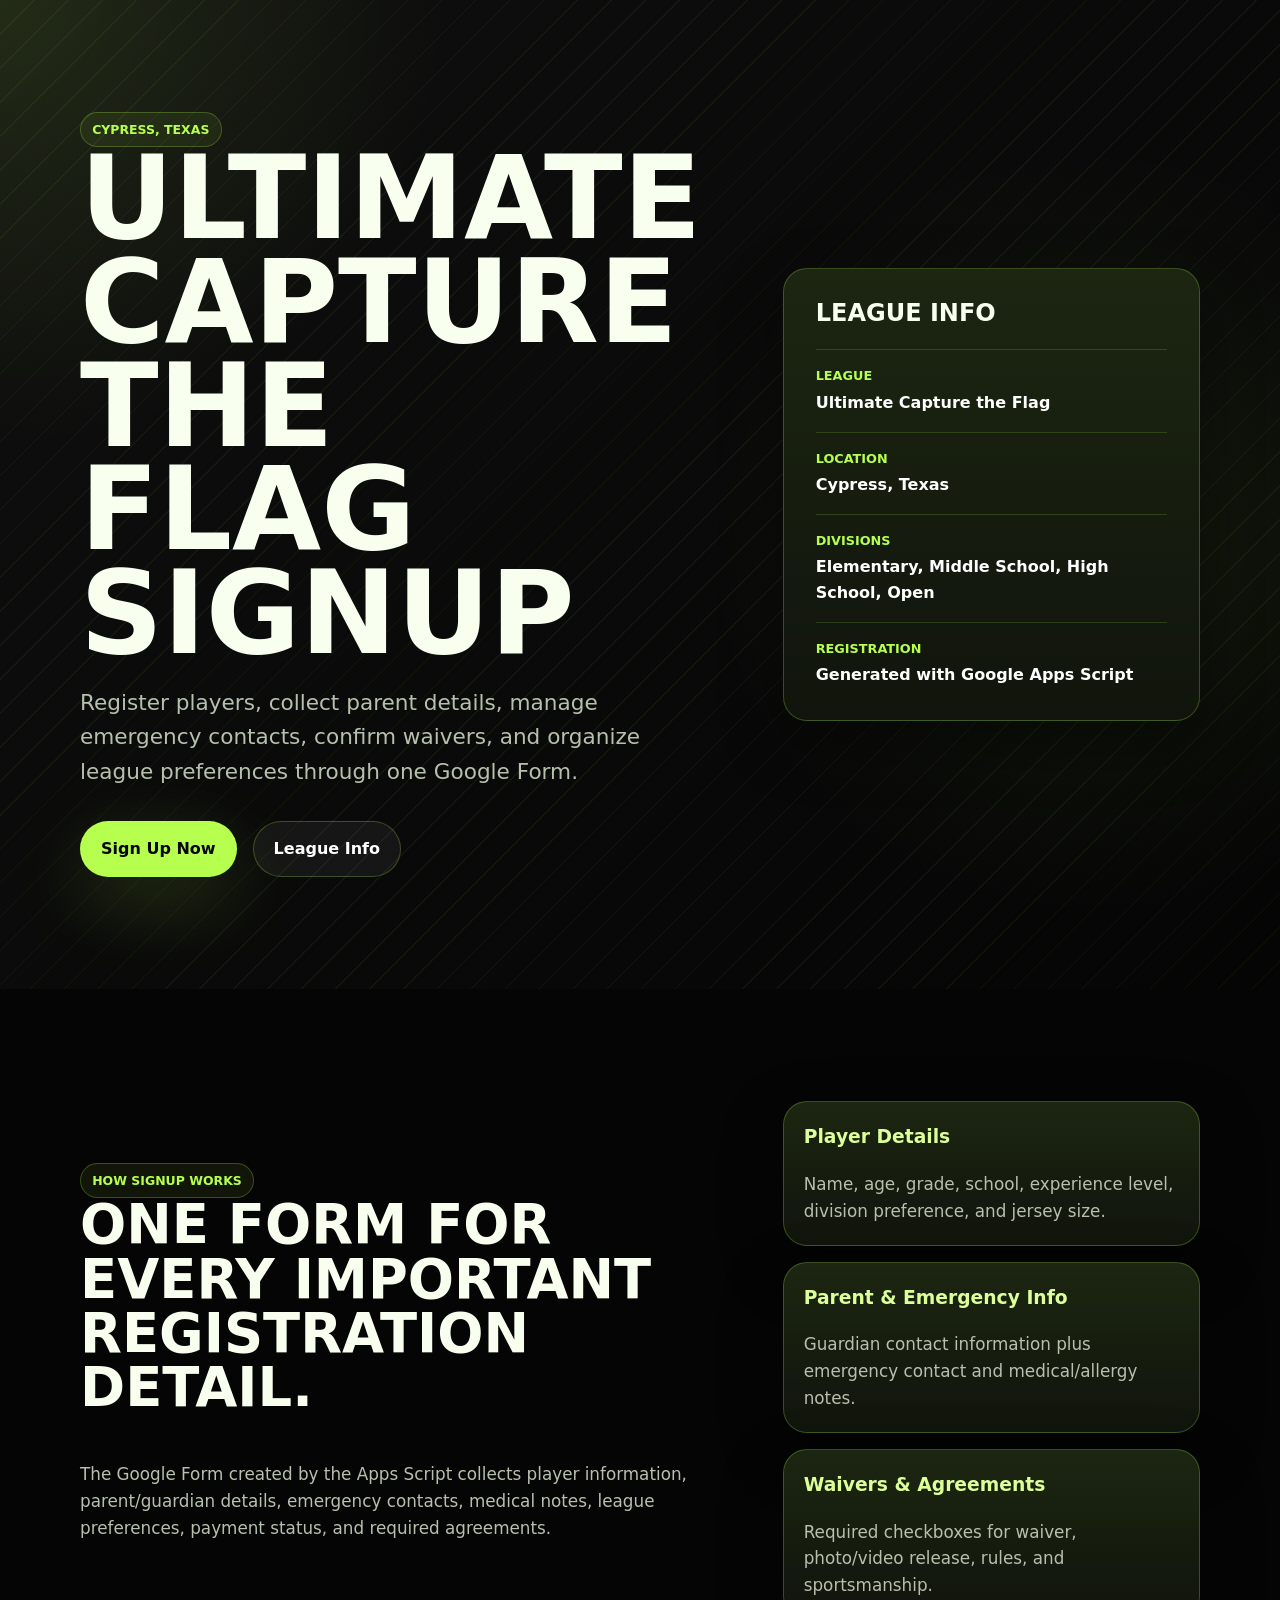
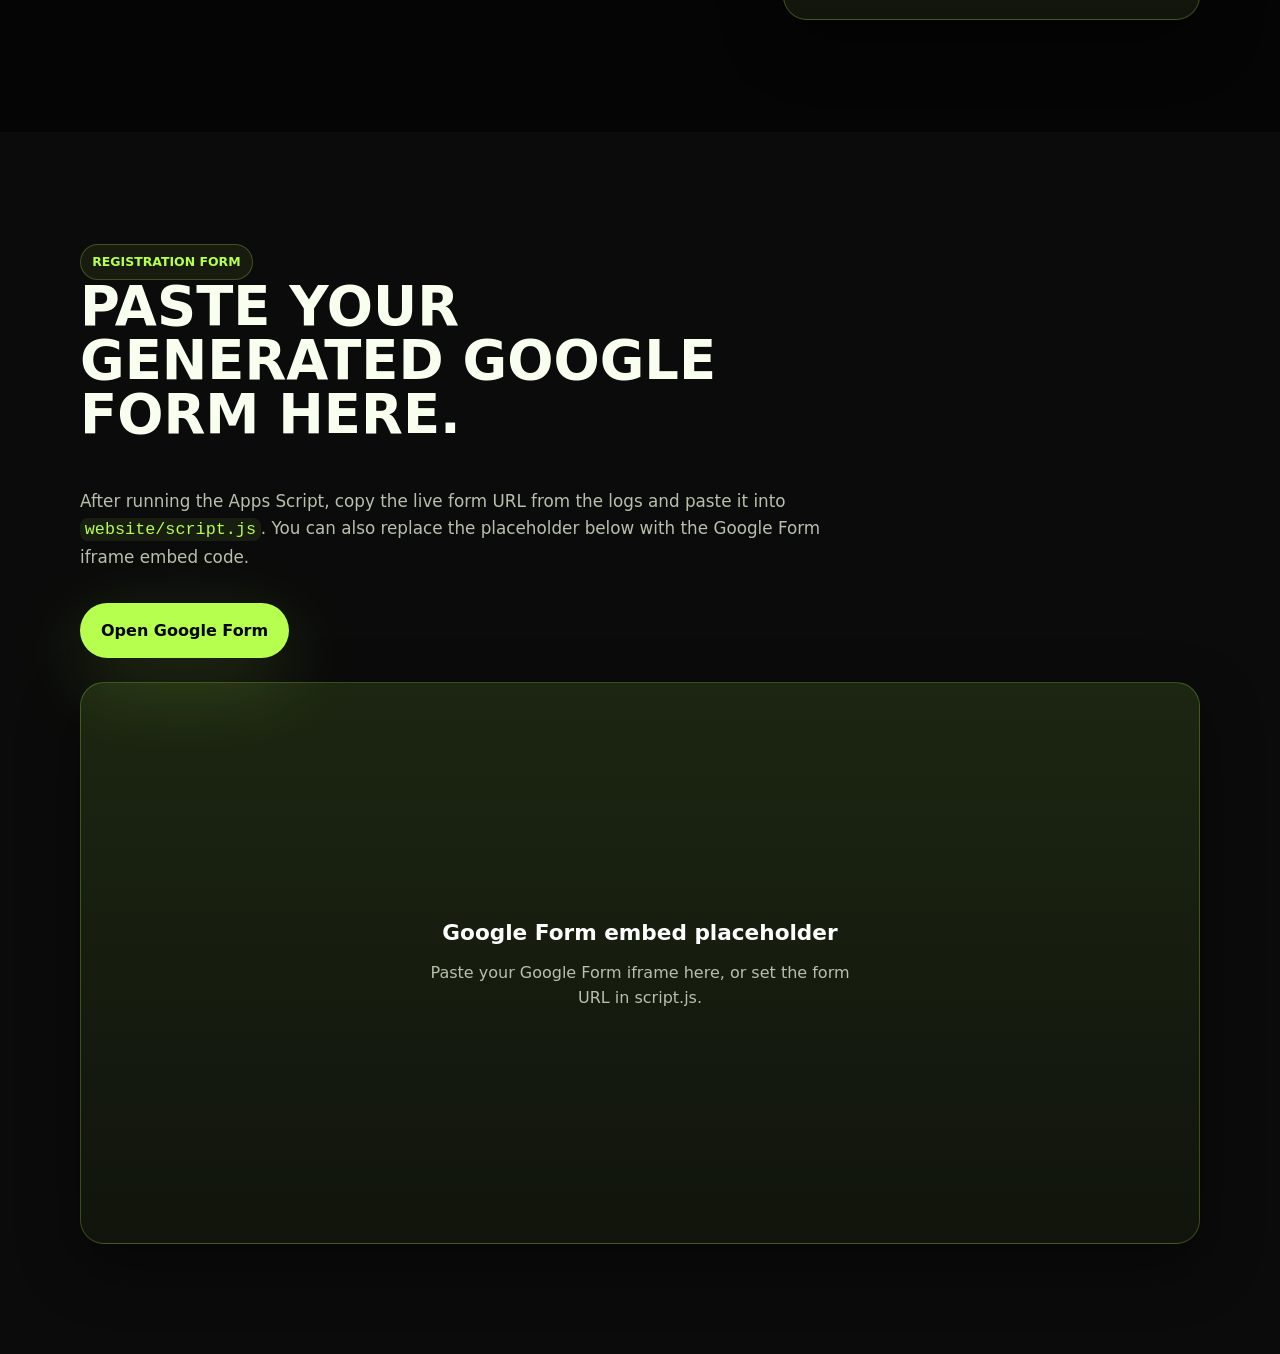
==== signup-automation/website/index.html @ b9f3d91d "Add signup automation system" ====
<!doctype html>
<html lang="en">
  <head>
    <meta charset="utf-8" />
    <meta name="viewport" content="width=device-width, initial-scale=1" />
    <title>Ultimate Capture the Flag Signup</title>
    <meta
      name="description"
      content="Signup section for Ultimate Capture the Flag league registration."
    />
    <link rel="stylesheet" href="styles.css" />
  </head>
  <body>
    <main class="signup-page">
      <section class="hero-section" aria-labelledby="signup-title">
        <div class="container hero-grid">
          <div class="hero-copy">
            <span class="eyebrow">Cypress, Texas</span>
            <h1 id="signup-title">Ultimate Capture the Flag Signup</h1>
            <p>
              Register players, collect parent details, manage emergency contacts, confirm waivers,
              and organize league preferences through one Google Form.
            </p>
            <div class="hero-actions">
              <!--
                OPTION 1:
                Paste your live Google Form URL into website/script.js:

                const SIGNUP_CONFIG = {
                  googleFormUrl: "https://docs.google.com/forms/d/e/YOUR_FORM_ID/viewform"
                };
              -->
              <a class="button primary" href="#form" data-form-link>Sign Up Now</a>
              <a class="button secondary" href="#league-info">League Info</a>
            </div>
          </div>

          <aside class="info-card" aria-label="League quick facts">
            <h2>League Info</h2>
            <dl>
              <div>
                <dt>League</dt>
                <dd>Ultimate Capture the Flag</dd>
              </div>
              <div>
                <dt>Location</dt>
                <dd>Cypress, Texas</dd>
              </div>
              <div>
                <dt>Divisions</dt>
                <dd>Elementary, Middle School, High School, Open</dd>
              </div>
              <div>
                <dt>Registration</dt>
                <dd>Generated with Google Apps Script</dd>
              </div>
            </dl>
          </aside>
        </div>
      </section>

      <section class="content-section" id="league-info" aria-labelledby="league-info-title">
        <div class="container section-grid">
          <div>
            <span class="eyebrow">How signup works</span>
            <h2 id="league-info-title">One form for every important registration detail.</h2>
            <p>
              The Google Form created by the Apps Script collects player information, parent/guardian
              details, emergency contacts, medical notes, league preferences, payment status, and
              required agreements.
            </p>
          </div>
          <div class="feature-list">
            <article>
              <h3>Player Details</h3>
              <p>Name, age, grade, school, experience level, division preference, and jersey size.</p>
            </article>
            <article>
              <h3>Parent & Emergency Info</h3>
              <p>Guardian contact information plus emergency contact and medical/allergy notes.</p>
            </article>
            <article>
              <h3>Waivers & Agreements</h3>
              <p>Required checkboxes for waiver, photo/video release, rules, and sportsmanship.</p>
            </article>
          </div>
        </div>
      </section>

      <section class="form-section" id="form" aria-labelledby="form-title">
        <div class="container">
          <div class="section-heading">
            <span class="eyebrow">Registration form</span>
            <h2 id="form-title">Paste your generated Google Form here.</h2>
            <p>
              After running the Apps Script, copy the live form URL from the logs and paste it into
              <code>website/script.js</code>. You can also replace the placeholder below with the
              Google Form iframe embed code.
            </p>
          </div>

          <div class="form-actions">
            <a class="button primary" href="#" data-form-link>Open Google Form</a>
          </div>

          <div class="embed-shell" data-embed-shell>
            <!--
              OPTION 2: EMBED THE GOOGLE FORM DIRECTLY

              1. Open your generated Google Form.
              2. Click Send.
              3. Click the embed icon: <>
              4. Copy the iframe code.
              5. Replace the placeholder div below with your iframe.

              Example:

              <iframe
                src="https://docs.google.com/forms/d/e/YOUR_FORM_ID/viewform?embedded=true"
                width="100%"
                height="900"
                frameborder="0"
                marginheight="0"
                marginwidth="0"
              >
                Loading...
              </iframe>
            -->
            <div class="embed-placeholder">
              <strong>Google Form embed placeholder</strong>
              <span>Paste your Google Form iframe here, or set the form URL in script.js.</span>
            </div>
          </div>
        </div>
      </section>
    </main>

    <script src="script.js"></script>
  </body>
</html>
---- signup-automation/website/styles.css ----
:root {
  --color-black: #050505;
  --color-panel: #0d100b;
  --color-panel-strong: #141a10;
  --color-neon: #b6ff4f;
  --color-neon-soft: #dcff9a;
  --color-white: #ffffff;
  --color-muted: #b7c0ad;
  --color-border: rgba(182, 255, 79, 0.24);
  --shadow-glow: 0 24px 80px rgba(182, 255, 79, 0.18);
  --shadow-card: 0 22px 60px rgba(0, 0, 0, 0.42);
  --radius: 24px;
  --container: 1120px;
  --font-family: Inter, ui-sans-serif, system-ui, -apple-system, BlinkMacSystemFont, "Segoe UI", sans-serif;
}

*,
*::before,
*::after {
  box-sizing: border-box;
}

html {
  scroll-behavior: smooth;
}

body {
  margin: 0;
  color: var(--color-white);
  background:
    radial-gradient(circle at top left, rgba(182, 255, 79, 0.12), transparent 28rem),
    radial-gradient(circle at 85% 18%, rgba(182, 255, 79, 0.08), transparent 24rem),
    var(--color-black);
  font-family: var(--font-family);
  line-height: 1.6;
}

a {
  color: inherit;
}

.container {
  width: min(100% - 2rem, var(--container));
  margin-inline: auto;
}

.signup-page {
  overflow: hidden;
}

.hero-section,
.content-section,
.form-section {
  padding-block: clamp(4rem, 9vw, 7rem);
}

.hero-section {
  min-height: 92vh;
  display: grid;
  align-items: center;
  background:
    linear-gradient(135deg, rgba(255, 255, 255, 0.04), transparent),
    repeating-linear-gradient(135deg, rgba(182, 255, 79, 0.055) 0 1px, transparent 1px 24px);
}

.hero-grid,
.section-grid {
  display: grid;
  grid-template-columns: minmax(0, 1.08fr) minmax(320px, 0.72fr);
  gap: clamp(2rem, 6vw, 5rem);
  align-items: center;
}

.eyebrow {
  display: inline-flex;
  width: fit-content;
  border: 1px solid var(--color-border);
  border-radius: 999px;
  padding: 0.42rem 0.7rem;
  color: var(--color-neon);
  background: rgba(182, 255, 79, 0.07);
  font-size: 0.78rem;
  font-weight: 900;
  text-transform: uppercase;
}

h1,
h2,
h3,
p {
  margin-top: 0;
}

h1 {
  max-width: 790px;
  margin-bottom: 1.25rem;
  color: #f8ffef;
  font-size: clamp(3.1rem, 10vw, 7.2rem);
  line-height: 0.9;
  text-transform: uppercase;
}

h2 {
  color: #f8ffef;
  font-size: clamp(2rem, 5vw, 3.4rem);
  line-height: 1;
  text-transform: uppercase;
}

h3 {
  color: var(--color-neon-soft);
}

p {
  color: var(--color-muted);
  font-size: 1.05rem;
}

.hero-copy p {
  max-width: 650px;
  font-size: clamp(1.05rem, 2vw, 1.35rem);
}

.hero-actions,
.form-actions {
  display: flex;
  flex-wrap: wrap;
  gap: 1rem;
  margin-top: 2rem;
}

.button {
  display: inline-flex;
  align-items: center;
  justify-content: center;
  min-height: 50px;
  border: 1px solid var(--color-border);
  border-radius: 999px;
  padding: 0.88rem 1.25rem;
  font-weight: 900;
  text-decoration: none;
  transition: transform 0.2s ease, box-shadow 0.2s ease, background 0.2s ease;
}

.button:hover {
  transform: translateY(-2px);
}

.button.primary {
  color: var(--color-black);
  background: var(--color-neon);
  box-shadow: var(--shadow-glow);
}

.button.secondary {
  color: var(--color-white);
  background: rgba(255, 255, 255, 0.05);
}

.info-card,
.feature-list article,
.embed-shell {
  border: 1px solid var(--color-border);
  border-radius: var(--radius);
  background:
    linear-gradient(180deg, rgba(182, 255, 79, 0.09), rgba(182, 255, 79, 0.02)),
    var(--color-panel);
  box-shadow: var(--shadow-card);
}

.info-card {
  padding: 2rem;
}

.info-card h2 {
  margin-bottom: 1.5rem;
  font-size: 1.5rem;
}

dl {
  display: grid;
  gap: 1rem;
  margin: 0;
}

dl div {
  border-top: 1px solid rgba(182, 255, 79, 0.16);
  padding-top: 1rem;
}

dt {
  color: var(--color-neon);
  font-size: 0.8rem;
  font-weight: 900;
  text-transform: uppercase;
}

dd {
  margin: 0.2rem 0 0;
  color: var(--color-white);
  font-weight: 760;
}

.feature-list {
  display: grid;
  gap: 1rem;
}

.feature-list article {
  padding: 1.25rem;
}

.feature-list p {
  margin-bottom: 0;
}

.form-section {
  background: rgba(255, 255, 255, 0.025);
}

.section-heading {
  max-width: 760px;
}

code {
  border-radius: 8px;
  color: var(--color-neon);
  background: rgba(182, 255, 79, 0.08);
  padding: 0.12rem 0.3rem;
}

.embed-shell {
  min-height: 560px;
  margin-top: 1.5rem;
  overflow: hidden;
}

.embed-shell iframe {
  display: block;
  width: 100%;
  min-height: 850px;
  border: 0;
}

.embed-placeholder {
  min-height: 560px;
  display: grid;
  place-items: center;
  align-content: center;
  gap: 0.6rem;
  padding: 2rem;
  text-align: center;
}

.embed-placeholder strong {
  color: var(--color-white);
  font-size: 1.35rem;
}

.embed-placeholder span {
  max-width: 430px;
  color: var(--color-muted);
}

@media (max-width: 820px) {
  .hero-grid,
  .section-grid {
    grid-template-columns: 1fr;
  }

  .hero-section {
    min-height: auto;
  }
}

@media (max-width: 560px) {
  .hero-actions,
  .form-actions {
    flex-direction: column;
  }

  .button {
    width: 100%;
  }

  .embed-shell,
  .embed-placeholder {
    min-height: 430px;
  }
}
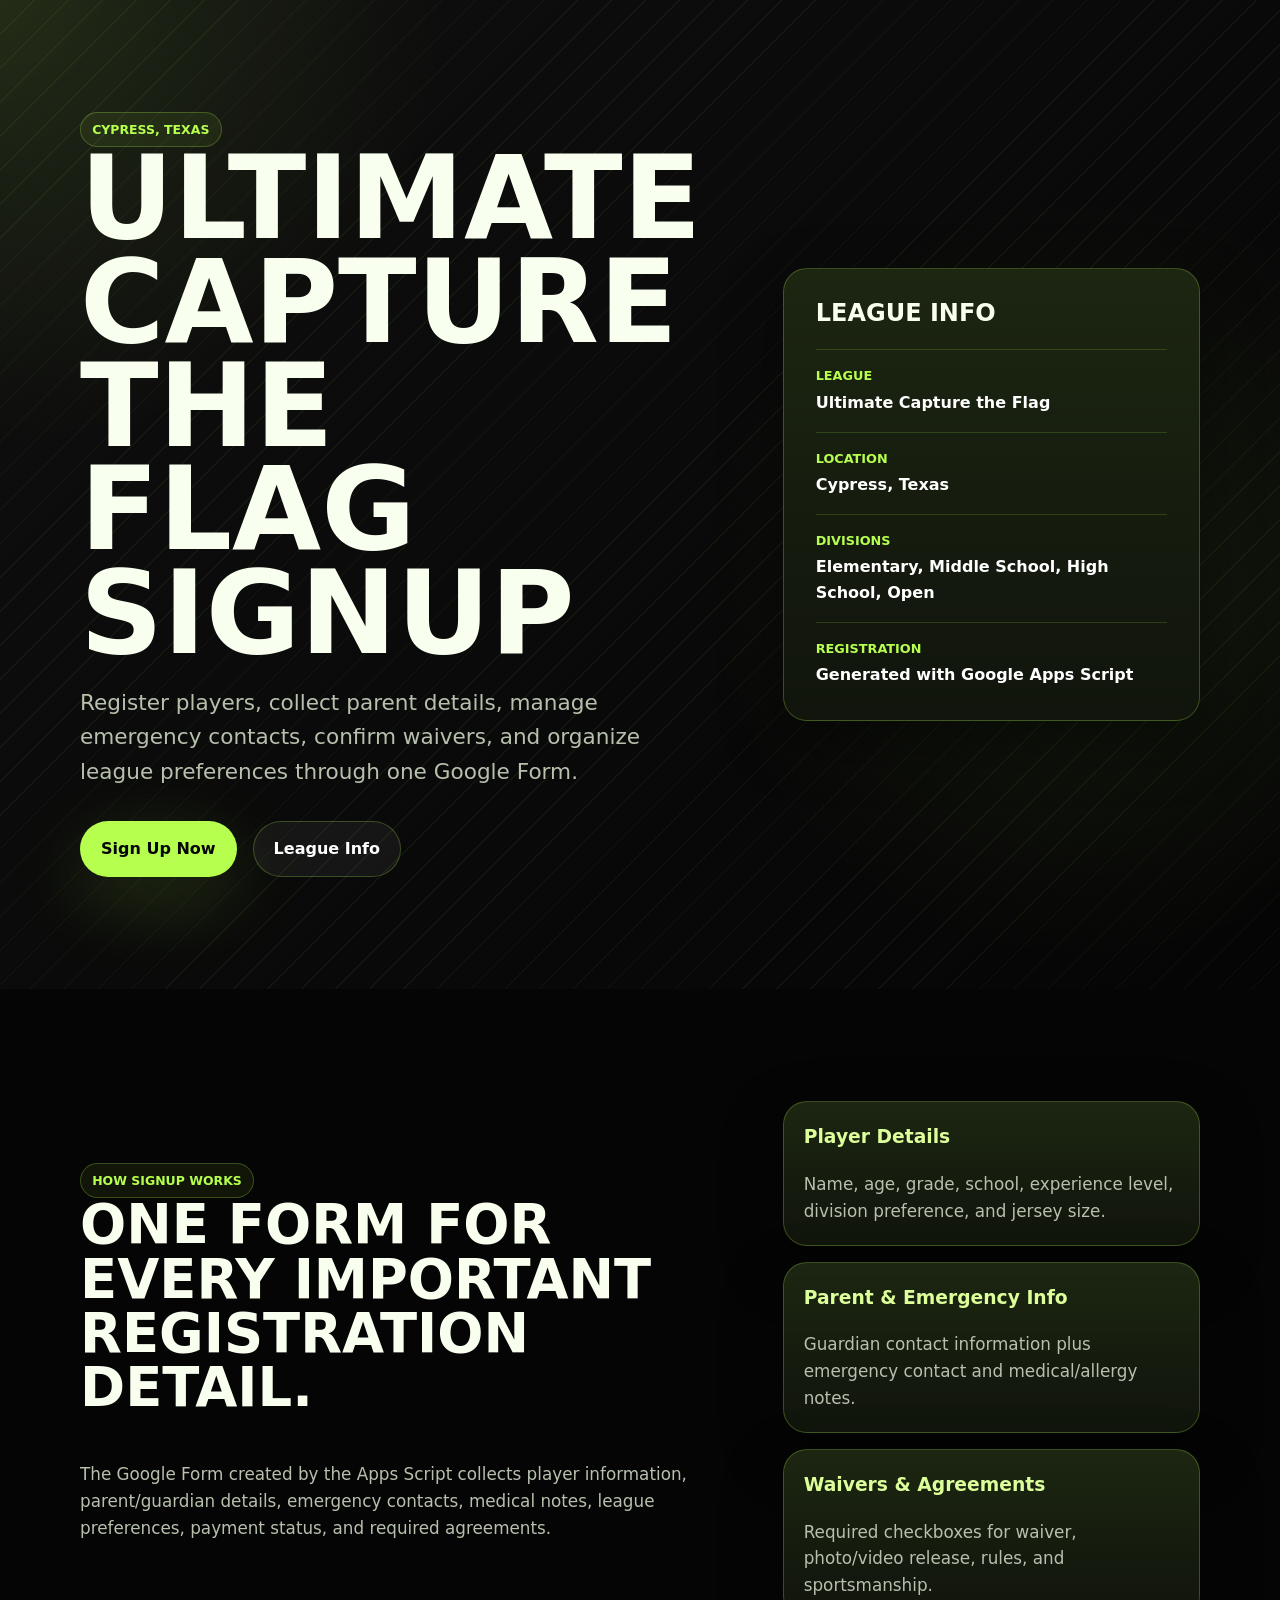
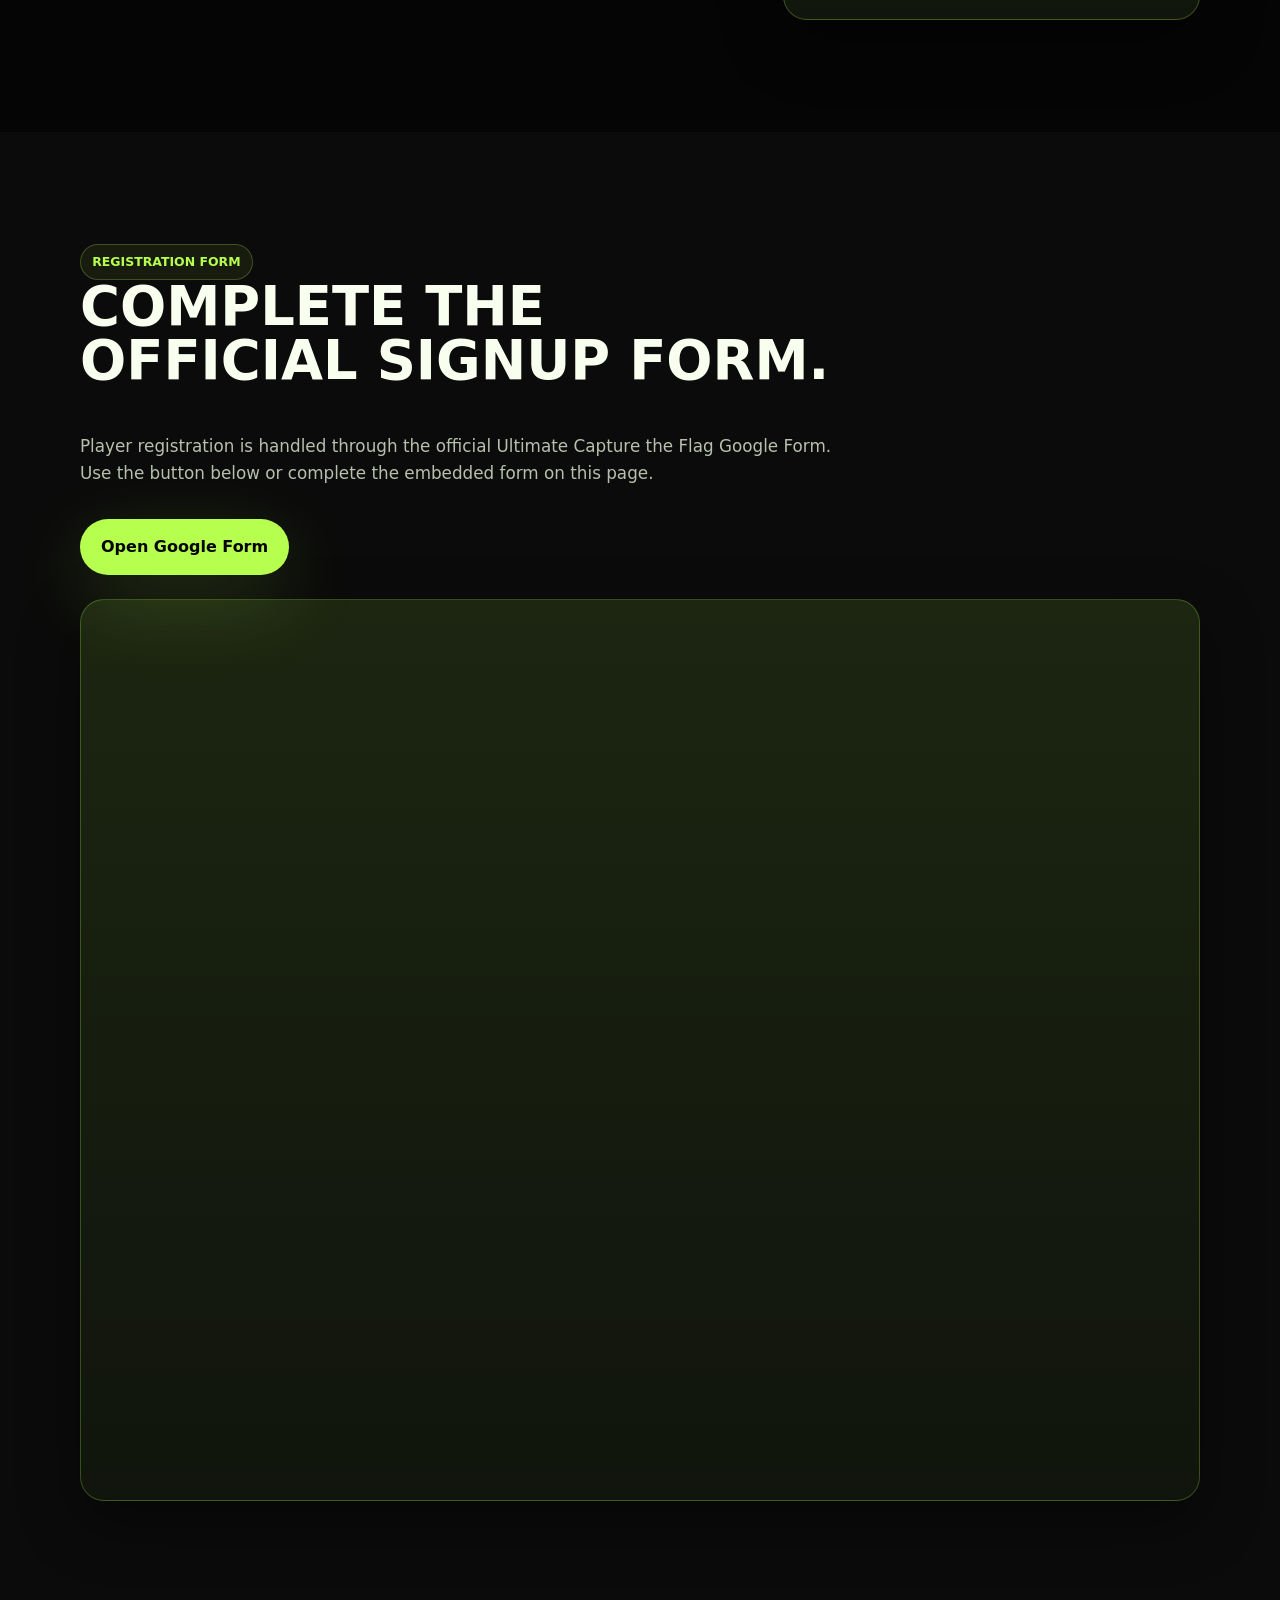
==== commit e0e06d74: "Embed live Google signup form" ====
--- a/signup-automation/website/index.html
+++ b/signup-automation/website/index.html
@@ -91,11 +91,10 @@
         <div class="container">
           <div class="section-heading">
             <span class="eyebrow">Registration form</span>
-            <h2 id="form-title">Paste your generated Google Form here.</h2>
+            <h2 id="form-title">Complete the official signup form.</h2>
             <p>
-              After running the Apps Script, copy the live form URL from the logs and paste it into
-              <code>website/script.js</code>. You can also replace the placeholder below with the
-              Google Form iframe embed code.
+              Player registration is handled through the official Ultimate Capture the Flag Google Form.
+              Use the button below or complete the embedded form on this page.
             </p>
           </div>
 
@@ -126,10 +125,15 @@
                 Loading...
               </iframe>
             -->
-            <div class="embed-placeholder">
-              <strong>Google Form embed placeholder</strong>
-              <span>Paste your Google Form iframe here, or set the form URL in script.js.</span>
-            </div>
+            <iframe
+              title="Ultimate Capture the Flag Google signup form"
+              src="https://docs.google.com/forms/d/e/1FAIpQLSfJmfrwOfRX7a3qI_omJHd99ULkXa_pTh6xaFNEtZSmJgp3Gg/viewform?embedded=true"
+              width="100%"
+              height="900"
+              loading="lazy"
+            >
+              Loading Ultimate Capture the Flag signup form...
+            </iframe>
           </div>
         </div>
       </section>
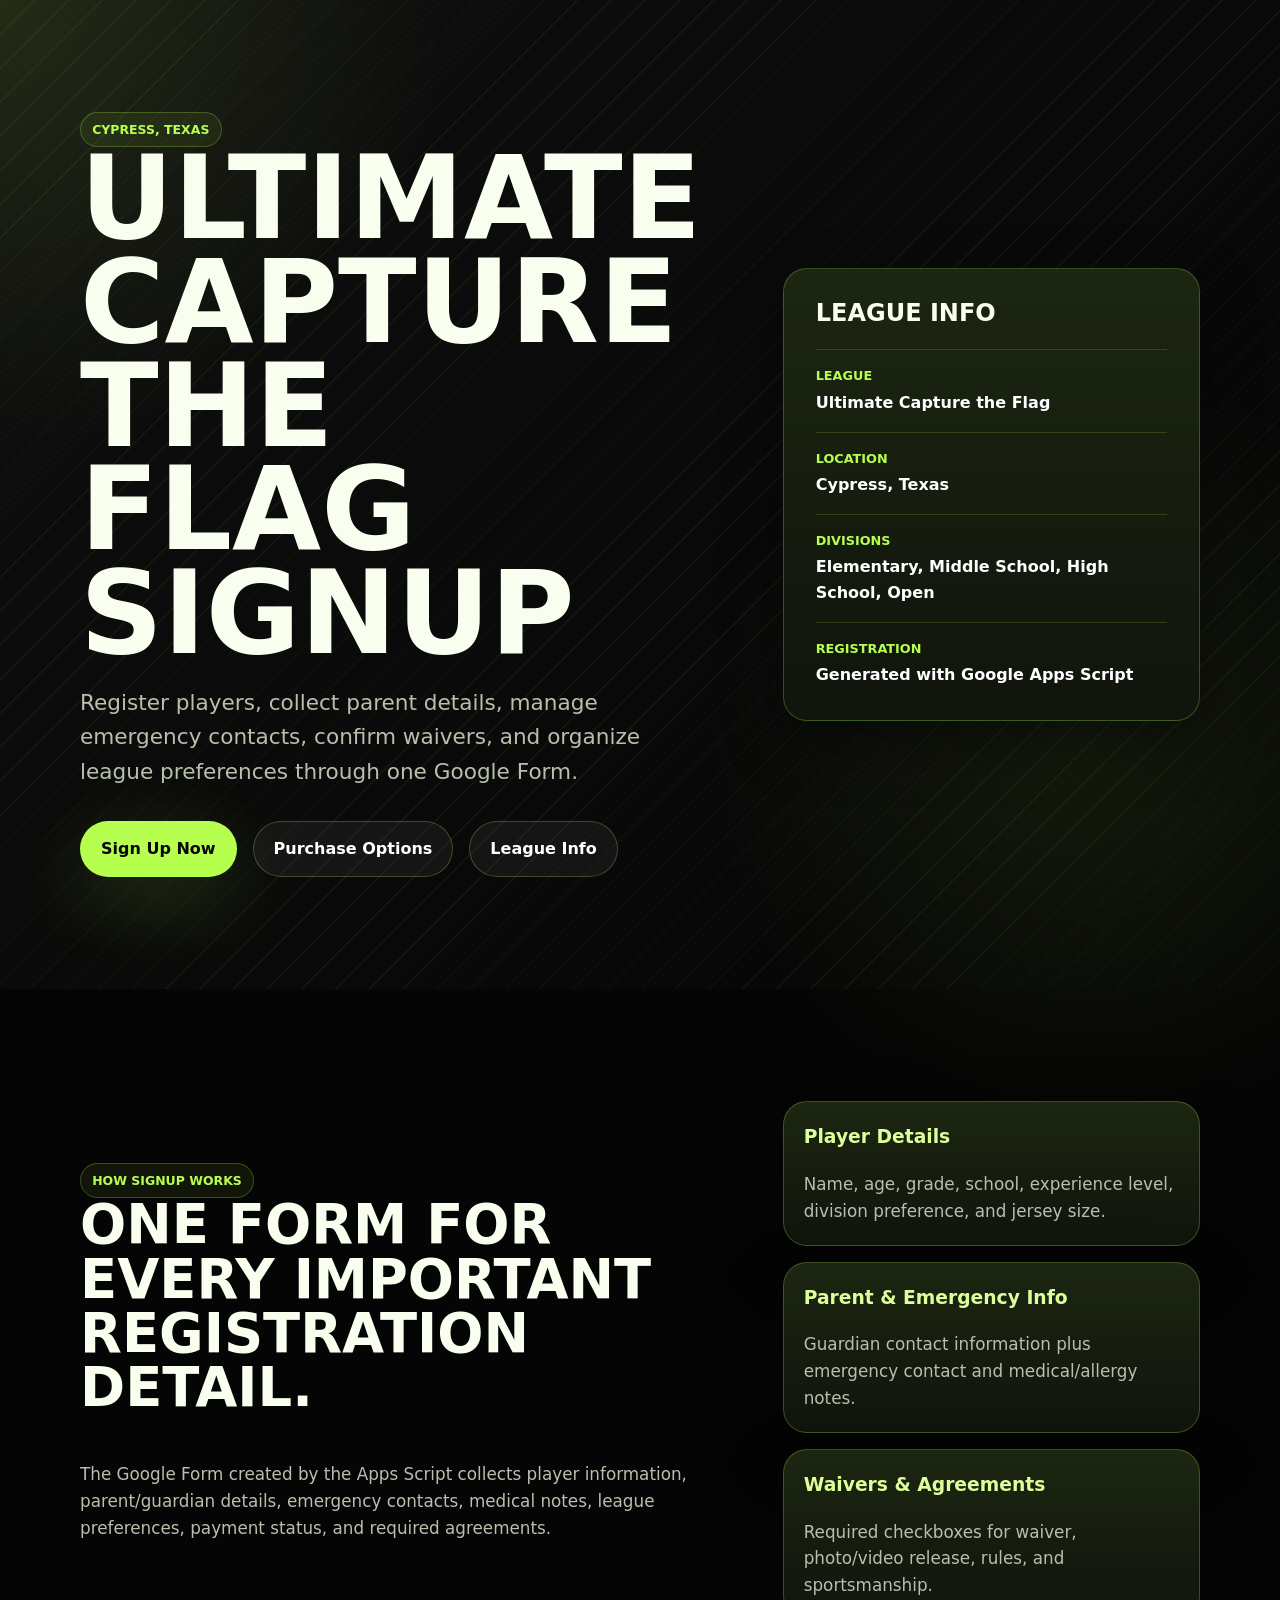
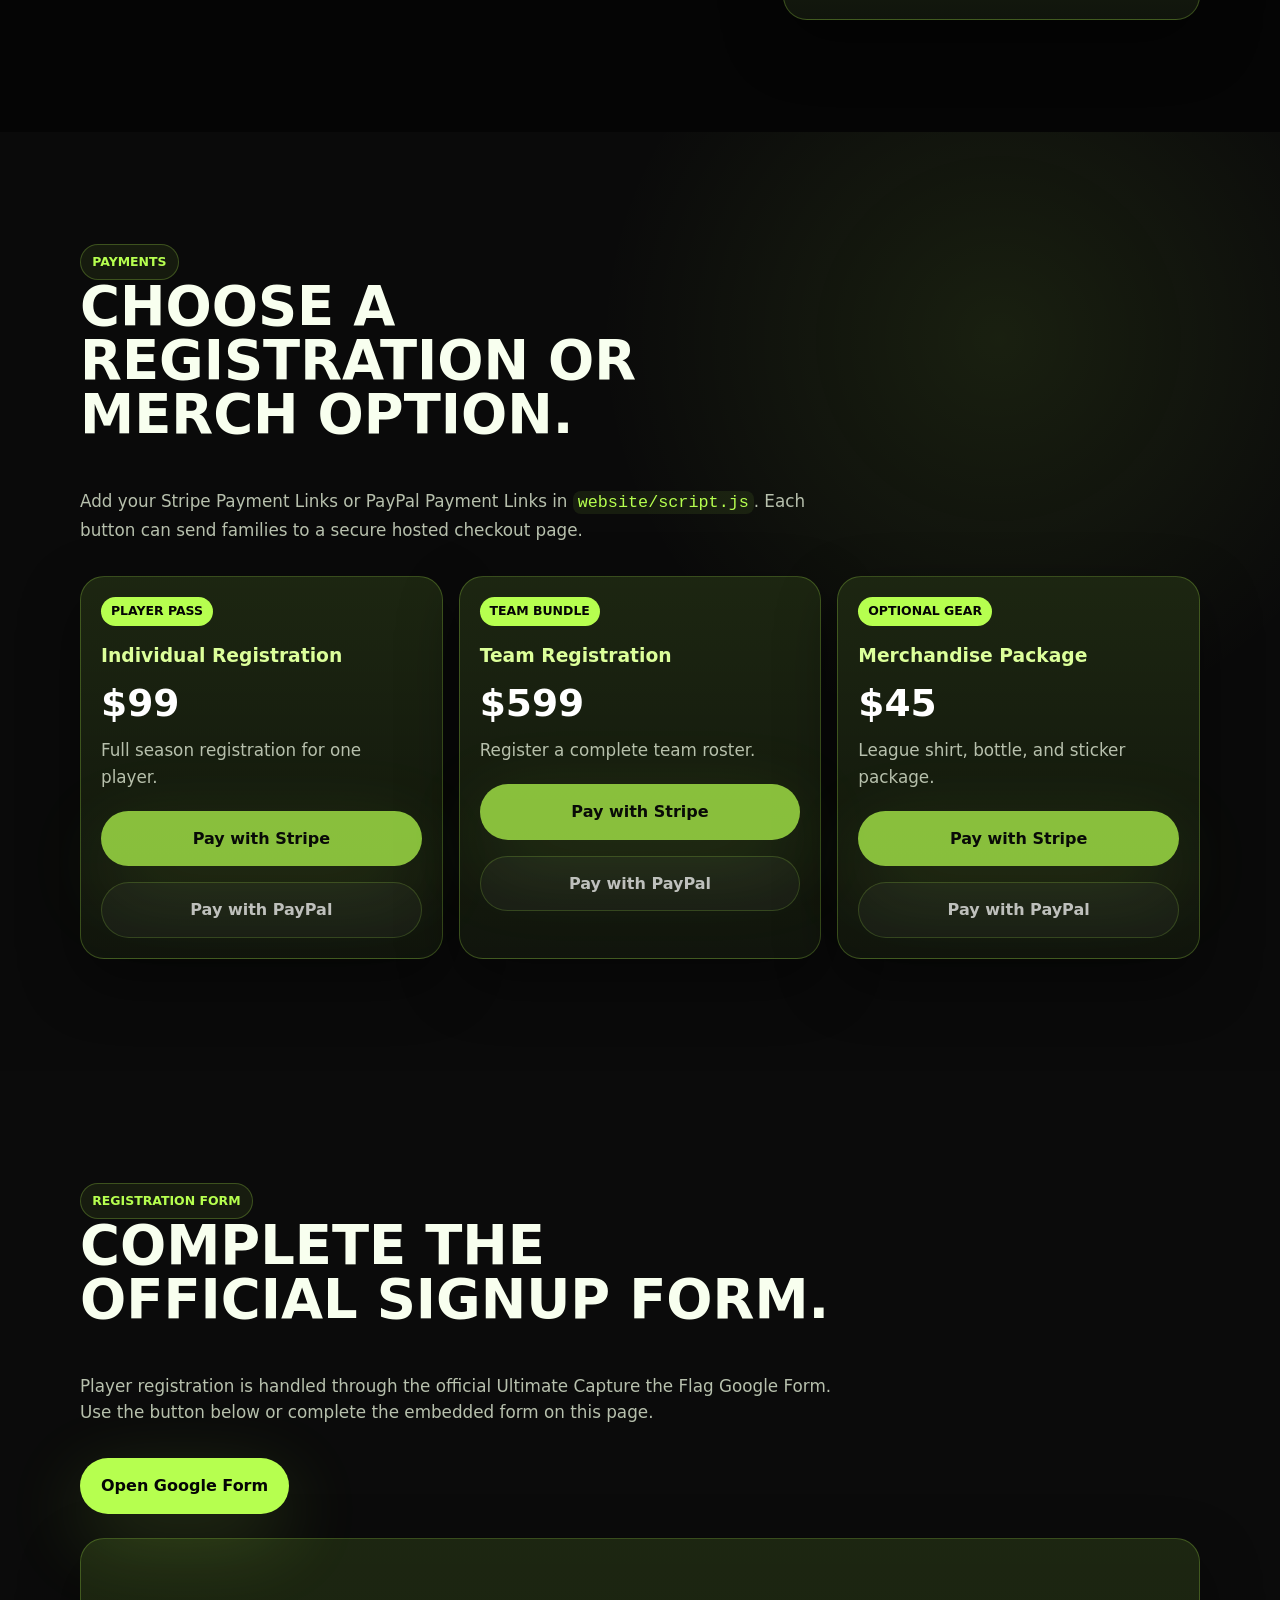
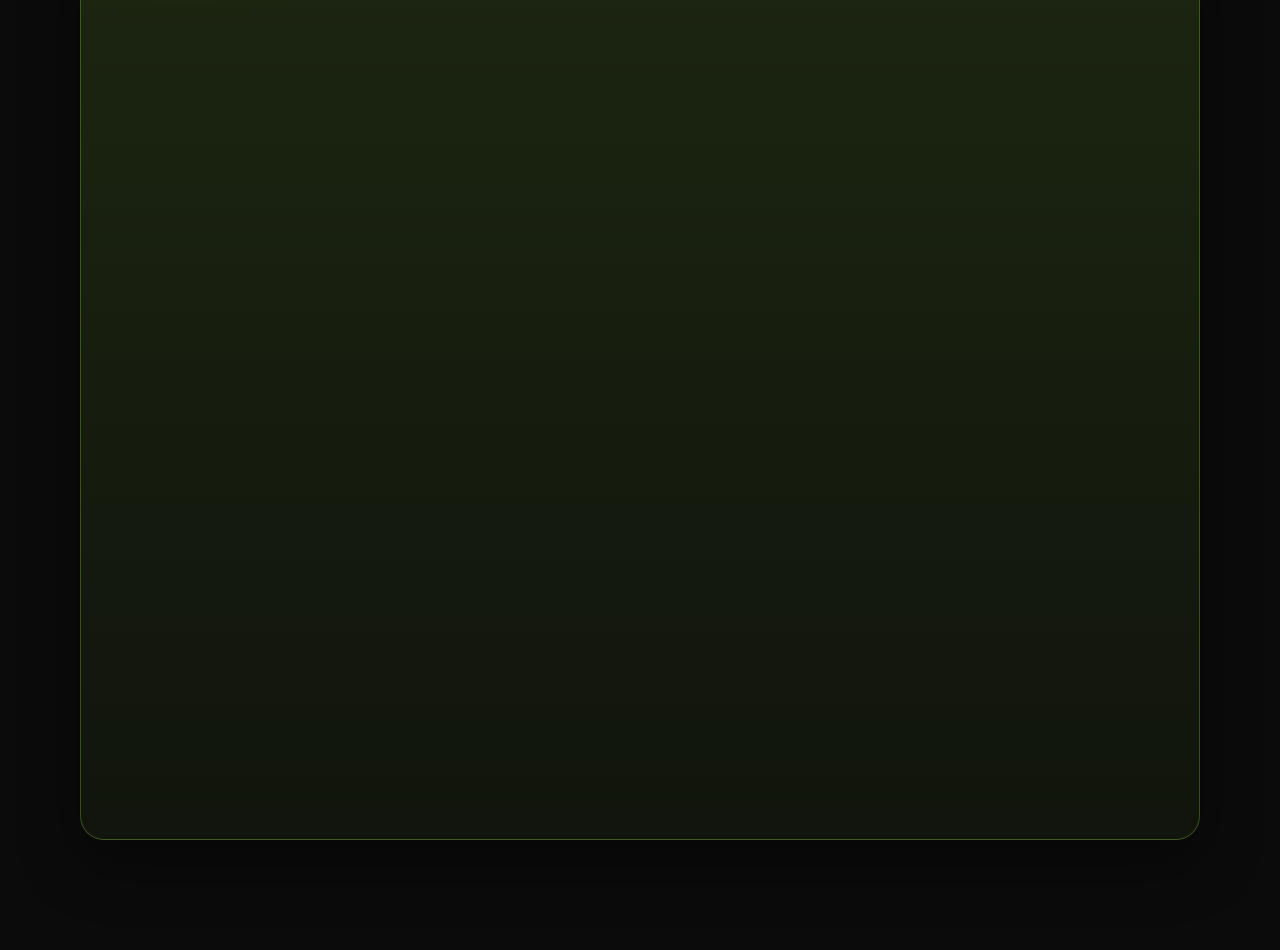
==== commit df6f833b: "Add purchase options to signup page" ====
--- a/signup-automation/website/index.html
+++ b/signup-automation/website/index.html
@@ -31,6 +31,7 @@
                 };
               -->
               <a class="button primary" href="#form" data-form-link>Sign Up Now</a>
+              <a class="button secondary" href="#purchase">Purchase Options</a>
               <a class="button secondary" href="#league-info">League Info</a>
             </div>
           </div>
@@ -82,6 +83,32 @@
             <article>
               <h3>Waivers & Agreements</h3>
               <p>Required checkboxes for waiver, photo/video release, rules, and sportsmanship.</p>
+            </article>
+          </div>
+        </div>
+      </section>
+
+      <section class="purchase-section" id="purchase" aria-labelledby="purchase-title">
+        <div class="container">
+          <div class="section-heading">
+            <span class="eyebrow">Payments</span>
+            <h2 id="purchase-title">Choose a registration or merch option.</h2>
+            <p>
+              Add your Stripe Payment Links or PayPal Payment Links in <code>website/script.js</code>.
+              Each button can send families to a secure hosted checkout page.
+            </p>
+          </div>
+
+          <div class="purchase-grid" data-purchase-options>
+            <article class="purchase-card">
+              <span class="purchase-tag">Player pass</span>
+              <h3>Individual Registration</h3>
+              <strong>$99</strong>
+              <p>Full season registration for one player.</p>
+              <div class="purchase-actions">
+                <a class="button primary" href="#" aria-disabled="true">Stripe Link Needed</a>
+                <a class="button secondary" href="#" aria-disabled="true">PayPal Link Needed</a>
+              </div>
             </article>
           </div>
         </div>
--- a/signup-automation/website/styles.css
+++ b/signup-automation/website/styles.css
@@ -50,6 +50,7 @@
 
 .hero-section,
 .content-section,
+.purchase-section,
 .form-section {
   padding-block: clamp(4rem, 9vw, 7rem);
 }
@@ -122,7 +123,8 @@
 }
 
 .hero-actions,
-.form-actions {
+.form-actions,
+.purchase-actions {
   display: flex;
   flex-wrap: wrap;
   gap: 1rem;
@@ -159,6 +161,7 @@
 
 .info-card,
 .feature-list article,
+.purchase-card,
 .embed-shell {
   border: 1px solid var(--color-border);
   border-radius: var(--radius);
@@ -214,6 +217,65 @@
   margin-bottom: 0;
 }
 
+.purchase-section {
+  background:
+    radial-gradient(circle at 78% 22%, rgba(182, 255, 79, 0.09), transparent 25rem),
+    rgba(255, 255, 255, 0.018);
+}
+
+.purchase-grid {
+  display: grid;
+  grid-template-columns: repeat(3, 1fr);
+  gap: 1rem;
+  margin-top: 2rem;
+}
+
+.purchase-card {
+  display: grid;
+  align-content: start;
+  gap: 0.9rem;
+  padding: 1.25rem;
+}
+
+.purchase-tag {
+  width: fit-content;
+  border-radius: 999px;
+  color: var(--color-black);
+  background: var(--color-neon);
+  padding: 0.3rem 0.62rem;
+  font-size: 0.78rem;
+  font-weight: 900;
+  text-transform: uppercase;
+}
+
+.purchase-card h3 {
+  margin-bottom: 0;
+}
+
+.purchase-card strong {
+  display: block;
+  color: var(--color-white);
+  font-size: 2.35rem;
+  line-height: 1;
+}
+
+.purchase-card p {
+  margin-bottom: 0;
+}
+
+.purchase-actions {
+  margin-top: 0.35rem;
+}
+
+.purchase-actions .button {
+  flex: 1 1 160px;
+}
+
+[aria-disabled="true"] {
+  cursor: not-allowed;
+  opacity: 0.72;
+}
+
 .form-section {
   background: rgba(255, 255, 255, 0.025);
 }
@@ -268,6 +330,10 @@
     grid-template-columns: 1fr;
   }
 
+  .purchase-grid {
+    grid-template-columns: 1fr;
+  }
+
   .hero-section {
     min-height: auto;
   }
@@ -275,7 +341,8 @@
 
 @media (max-width: 560px) {
   .hero-actions,
-  .form-actions {
+  .form-actions,
+  .purchase-actions {
     flex-direction: column;
   }
 
